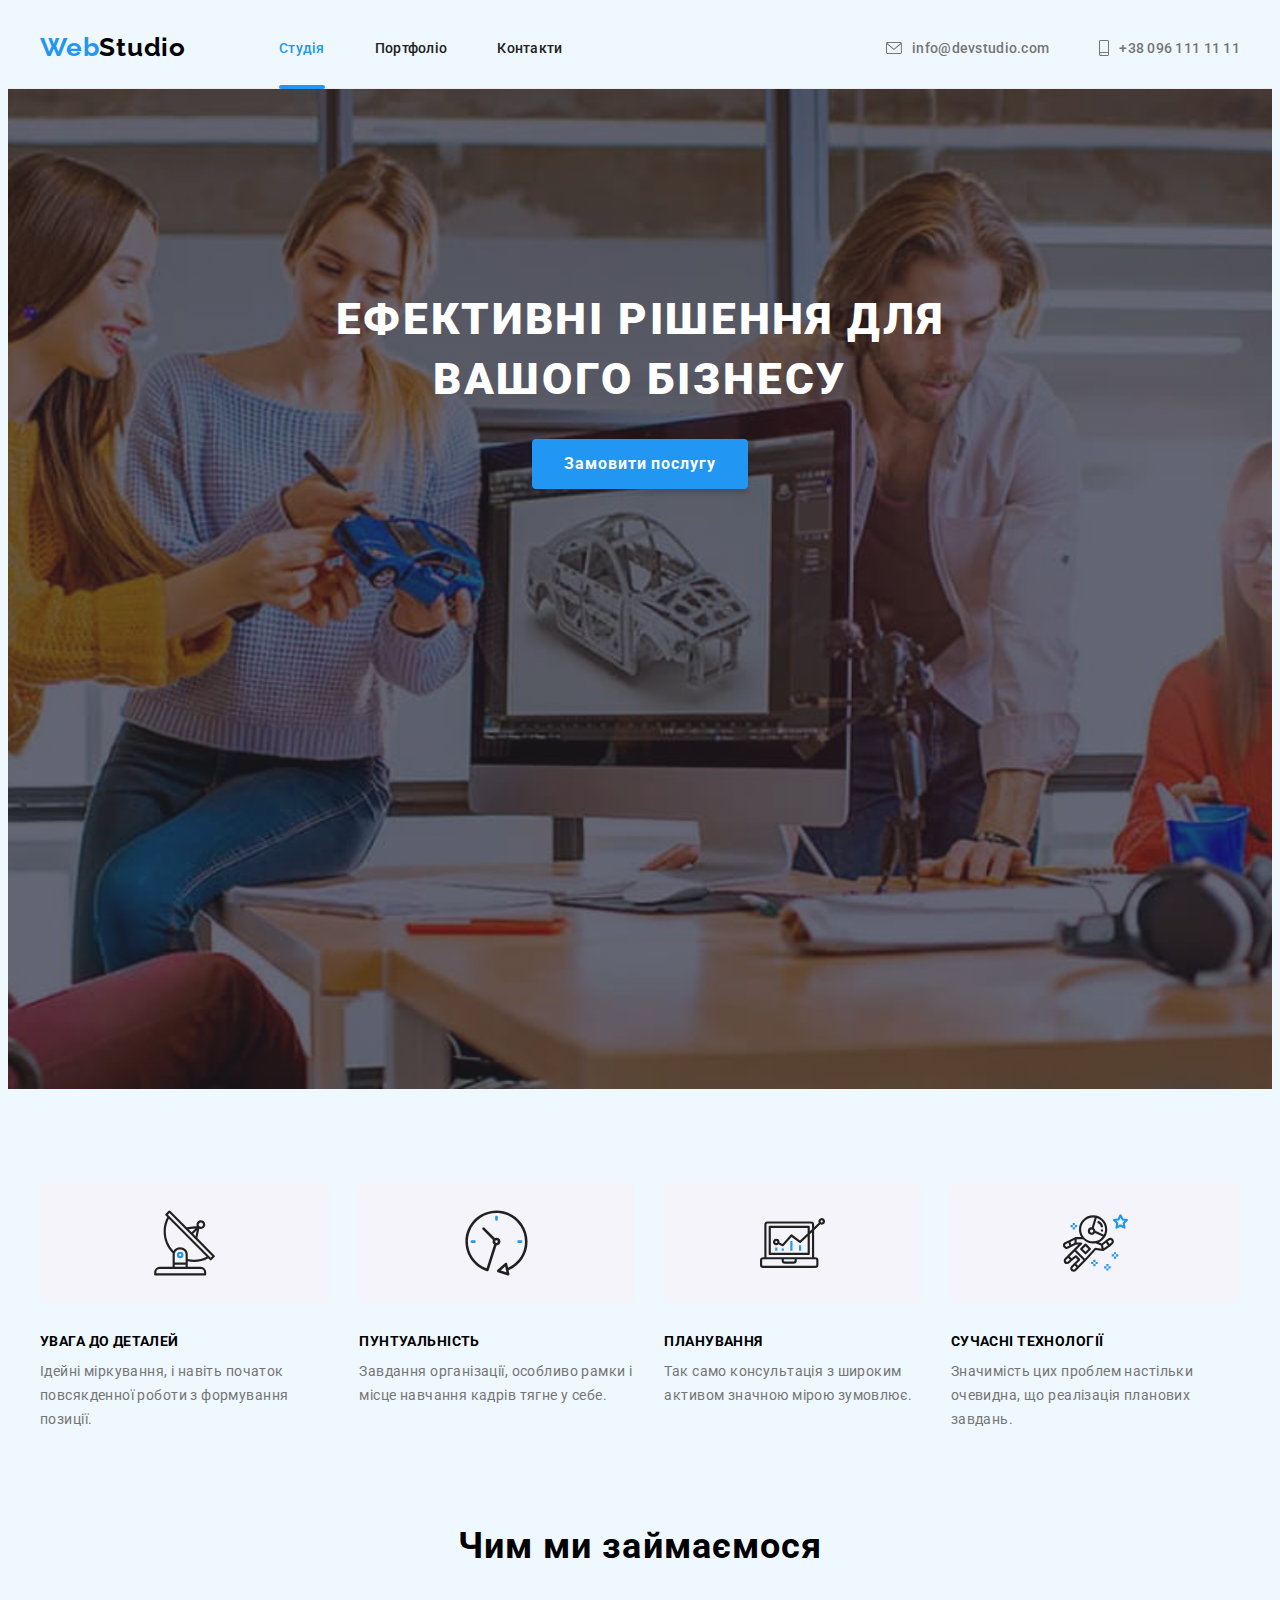
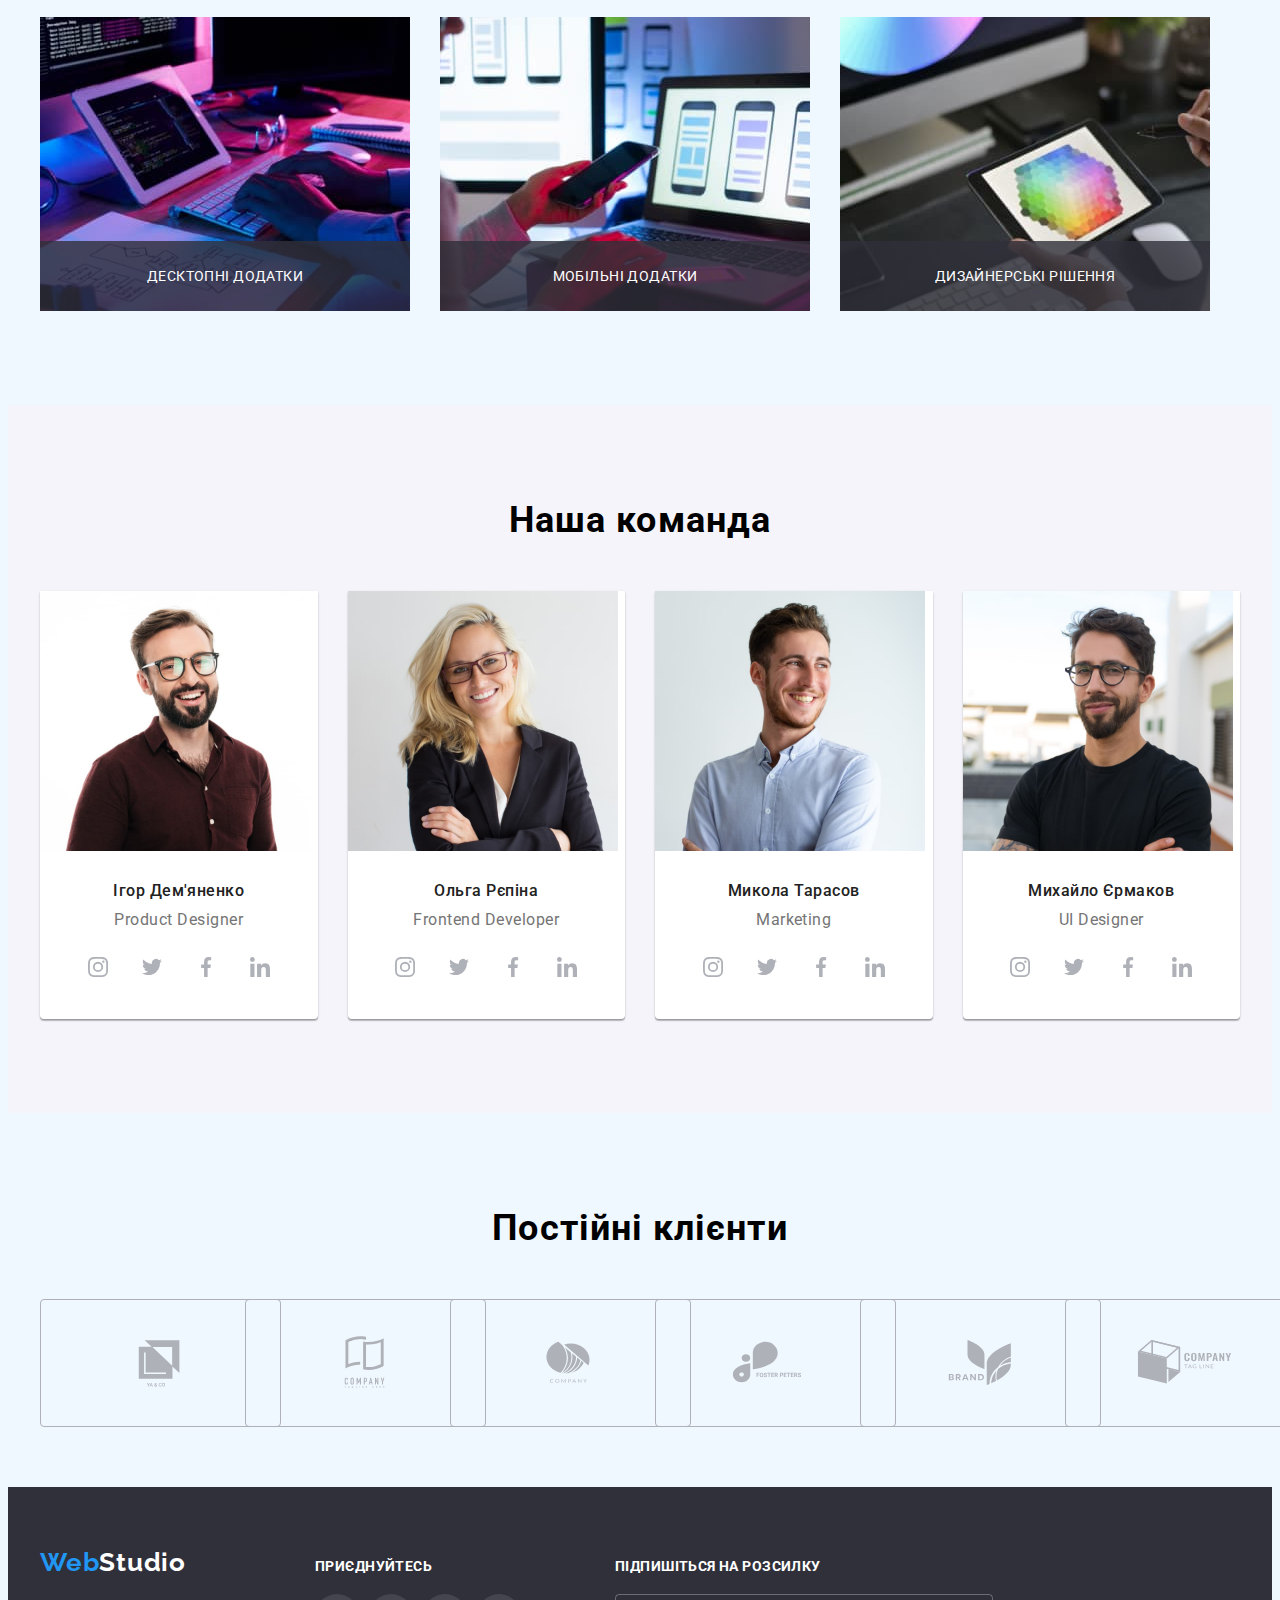
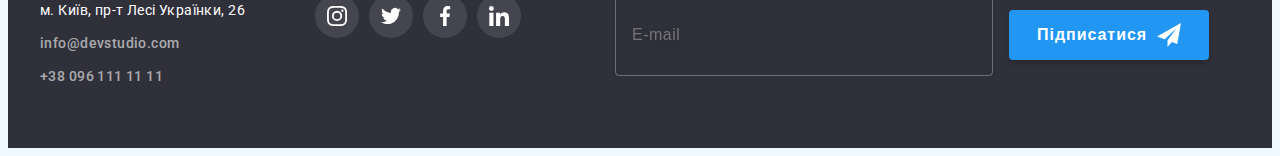
==== index.html @ 81280a26 "1" ====
<!DOCTYPE html>
<html lang="uk">
  <head>
    <meta charset="UTF-8" />
    <meta http-equiv="X-UA-Compatible" content="IE=edge" />
    <meta name="viewport" content="width=device-width, initial-scale=1.0" />
    <title>Web Studio</title>
    <link
      rel="stylesheet"
      href="https://cdnjs.cloudflare.com/ajax/libs/modern-normalize/1.1.0/modern-normalize.min.css"
      integrity="sha512-wpPYUAdjBVSE4KJnH1VR1HeZfpl1ub8YT/NKx4PuQ5NmX2tKuGu6U/JRp5y+Y8XG2tV+wKQpNHVUX03MfMFn9Q=="
      crossorigin="anonymous"
      referrerpolicy="no-referrer"
    />
    <link rel="preconnect" href="https://fonts.gstatic.com" crossorigin />
    <link
      href="https://fonts.googleapis.com/css2?family=Raleway:wght@700&family=Roboto:wght@400;500;700;900&display=swap"
      rel="stylesheet"
    />
    <link
      rel="stylesheet"
      href="https://cdnjs.cloudflare.com/ajax/libs/animate.css/4.1.1/animate.min.css"
    />
    <link rel="stylesheet" href="./styles/styles.css" />
    <link rel="stylesheet" href="./sass/main.css">
  </head>

  <body>
    <header class="header">
      <div class="container main-nav">
        <nav>
          <a href="./index.html" class="logo-web"
            >Web<span class="logo-studio">Studio</span></a
          >
          <ul class="site-nav list">
            <li class="nav-item">
              <a href="./index.html" class="link current">Студія</a>
            </li>
            <li class="nav-item">
              <a href="./portfolio.html" class="link">Портфоліо</a>
            </li>
            <li class="nav-item"><a href="#" class="link">Контакти</a></li>
          </ul>
        </nav>
        <ul class="contacts list">
          <li class="nav-item">
            <a href="mailto:info@devstudio.com" class="contact"
              ><svg width="16px" height="12px" class="contacts-icon">
                <use href="./images/icons.svg#icon-envelope"></use></svg
              >info@devstudio.com</a
            >
          </li>
          <li class="nav-item">
            <a href="tel:+380961111111" class="contact"
              ><svg width="10px" height="16px" class="contacts-icon">
                <use href="./images/icons.svg#icon-smartphone"></use></svg
              >+38 096 111 11 11</a
            >
          </li>
        </ul>
      </div>
    </header>

    <main>
      <section class="hero overlay">
        <div class="container">
          <h1 class="hero-tittle">Ефективні рішення для вашого бізнесу</h1>
          <button type="button" class="button" data-modal-open>
            Замовити послугу
          </button>
        </div>
      </section>

      <section class="features-head section">
        <div class="container">
          <h2 class="section-tittle invisible">Наш підхід</h2>
          <ul class="features">
            <li class="features-item">
              <div class="features-div">
                <svg width="65px" height="70px" class="features-icon">
                  <use href="./images/icons.svg#icon-antenna"></use>
                </svg>
              </div>
              <h3 class="features-tittle">Увага до деталей</h3>
              <p class="features-text">
                Ідейні міркування, і навіть початок повсякденної роботи з
                формування позиції.
              </p>
            </li>
            <li class="features-item">
              <div class="features-div">
                <svg width="65px" height="70px" class="features-icon">
                  <use href="./images/icons.svg#icon-clock"></use>
                </svg>
              </div>
              <h3 class="features-tittle">Пунтуальність</h3>
              <p class="features-text">
                Завдання організації, особливо рамки і місце навчання кадрів
                тягне у себе.
              </p>
            </li>
            <li class="features-item">
              <div class="features-div">
                <svg width="65px" height="70px" class="features-diagram">
                  <use href="./images/icons.svg#icon-diagram"></use>
                </svg>
              </div>
              <h3 class="features-tittle">Планування</h3>
              <p class="features-text">
                Так само консультація з широким активом значною мірою зумовлює.
              </p>
            </li>
            <li class="features-item">
              <div class="features-div">
                <svg width="65px" height="70px" class="features-icon">
                  <use href="./images/icons.svg#icon-astronaut"></use>
                </svg>
              </div>
              <h3 class="features-tittle">Сучасні технології</h3>
              <p class="features-text">
                Значимість цих проблем настільки очевидна, що реалізація
                планових завдань.
              </p>
            </li>
          </ul>
        </div>
      </section>
      <section class="our-work section">
        <div class="container">
          <h2 class="our-work-head section-tittle">Чим ми займаємося</h2>
          <ul class="our-work-list list">
            <li class="our-work-item">
              <p class="our-work-first">
                                <img
                  src="./images/img11.jpg"
                  alt="Комп’ютерні додатки"
                  width="370"
                  height="294"
                />
                <p class="our-work-second">Десктопні додатки</p>
              </p>
            </li>
            <li class="our-work-item">
              <p class="our-work-first">
                <img
                  src="./images/img12.jpg"
                  alt="Мобільні додатки"
                  width="370"
                  height="294"
                />
                <p class="our-work-second">Мобільні додатки</p>
              </p>
            </li>
            <li class="our-work-item">
              <p class="our-work-first">
                <img
                  src="./images/img13.jpg"
                  alt="Дизайнерські рішення"
                  width="370"
                  height="294"
                />
                <p class="our-work-second">Дизайнерські рішення</p>
              </p>
            </li>
          </ul>
        </div>
      </section>
      <section class="section team">
        <div class="container">
          <h2 class="our-team section-tittle">Наша команда</h2>
          <ul class="our-team-list list">
            <li class="our-team-item">
              <img
                src="./images/img21.jpg"
                alt="Фото Ігор Дем'яненко"
                width="270"
                height="260"
              />
                            <div class="our-team-personal">
                <h3>Ігор Дем'яненко</h3>
                <p lang="en">Product Designer</p>
                <ul class="team-soc-list list">
                  <li class="team-soc-item">
                    <a
                      href=""
                      class="team-soc-link link"
                      target="_blank"
                      rel="noopener noreferrer nofollow"
                    >
                      <svg class="team-soc-icon" width="20" height="20">
                        <use
                          href="./images/icons.svg#icon-instagram"
                        ></use></svg
                    ></a>
                  </li>
                  <li class="team-soc-item">
                    <a
                      href=""
                      class="team-soc-link link"
                      target="_blank"
                      rel="noopener noreferrer nofollow"
                      ><svg class="team-soc-icon" width="20" height="20">
                        <use href="./images/icons.svg#icon-twitter"></use></svg
                    ></a>
                  </li>
                  <li class="team-soc-item">
                    <a
                      href=""
                      class="team-soc-link link"
                      target="_blank"
                      rel="noopener noreferrer nofollow"
                      ><svg class="team-soc-icon" width="20" height="20">
                        <use href="./images/icons.svg#icon-facebook"></use></svg
                    ></a>
                  </li>
                  <li class="team-soc-item">
                    <a
                      href=""
                      class="team-soc-link link"
                      target="_blank"
                      rel="noopener noreferrer nofollow"
                      ><svg class="team-soc-icon" width="20" height="20">
                        <use href="./images/icons.svg#icon-linkedin"></use></svg
                    ></a>
                  </li>
                </ul>
              </div>
            </li>
            <li class="our-team-item">
              <img
                src="./images/img22.jpg"
                alt="Фото Ольга Рєпіна"
                width="270"
                height="260"
              />
              <div class="our-team-personal">
                <h3>Ольга Рєпіна</h3>
                <p lang="en">Frontend Developer</p>
                <ul class="team-soc-list list">
                  <li class="team-soc-item">
                    <a
                      href=""
                      class="team-soc-link link"
                      target="_blank"
                      rel="noopener noreferrer nofollow"
                    >
                      <svg class="team-soc-icon" width="20" height="20">
                        <use
                          href="./images/icons.svg#icon-instagram"
                        ></use></svg
                    ></a>
                  </li>
                  <li class="team-soc-item">
                    <a
                      href=""
                      class="team-soc-link link"
                      target="_blank"
                      rel="noopener noreferrer nofollow"
                      ><svg class="team-soc-icon" width="20" height="20">
                        <use href="./images/icons.svg#icon-twitter"></use></svg
                    ></a>
                  </li>
                  <li class="team-soc-item">
                    <a
                      href=""
                      class="team-soc-link link"
                      target="_blank"
                      rel="noopener noreferrer nofollow"
                      ><svg class="team-soc-icon" width="20" height="20">
                        <use href="./images/icons.svg#icon-facebook"></use></svg
                    ></a>
                  </li>
                  <li class="team-soc-item">
                    <a
                      href=""
                      class="team-soc-link link"
                      target="_blank"
                      rel="noopener noreferrer nofollow"
                      ><svg class="team-soc-icon" width="20" height="20">
                        <use href="./images/icons.svg#icon-linkedin"></use></svg
                    ></a>
                  </li>
                </ul>
              </div>
            </li>
            <li class="our-team-item">
              <img
                src="./images/img23.jpg"
                alt="Фото Микола Тарасов"
                width="270"
                height="260"
              />
              <div class="our-team-personal">
                <h3>Микола Тарасов</h3>
                <p lang="en">Marketing</p>
                <ul class="team-soc-list list">
                  <li class="team-soc-item">
                    <a
                      href=""
                      class="team-soc-link link"
                      target="_blank"
                      rel="noopener noreferrer nofollow"
                    >
                      <svg class="team-soc-icon" width="20" height="20">
                        <use
                          href="./images/icons.svg#icon-instagram"
                        ></use></svg
                    ></a>
                  </li>
                  <li class="team-soc-item">
                    <a
                      href=""
                      class="team-soc-link link"
                      target="_blank"
                      rel="noopener noreferrer nofollow"
                      ><svg class="team-soc-icon" width="20" height="20">
                        <use href="./images/icons.svg#icon-twitter"></use></svg
                    ></a>
                  </li>
                  <li class="team-soc-item">
                    <a
                      href=""
                      class="team-soc-link link"
                      target="_blank"
                      rel="noopener noreferrer nofollow"
                      ><svg class="team-soc-icon" width="20" height="20">
                        <use href="./images/icons.svg#icon-facebook"></use></svg
                    ></a>
                  </li>
                  <li class="team-soc-item">
                    <a
                      href=""
                      class="team-soc-link link"
                      target="_blank"
                      rel="noopener noreferrer nofollow"
                      ><svg class="team-soc-icon" width="20" height="20">
                        <use href="./images/icons.svg#icon-linkedin"></use></svg
                    ></a>
                  </li>
                </ul>
              </div>
            </li>
            <li class="our-team-item">
              <img
                src="./images/img24.jpg"
                alt="Фото Михайло Єрмаков"
                width="270"
                height="260"
              />
              <div class="our-team-personal">
                <h3>Михайло Єрмаков</h3>
                <p lang="en">UI Designer</p>
                <ul class="team-soc-list list">
                  <li class="team-soc-item">
                    <a
                      href=""
                      class="team-soc-link link"
                      target="_blank"
                      rel="noopener noreferrer nofollow"
                    >
                      <svg class="team-soc-icon" width="20" height="20">
                        <use
                          href="./images/icons.svg#icon-instagram"
                        ></use></svg
                    ></a>
                  </li>
                  <li class="team-soc-item">
                    <a
                      href=""
                      class="team-soc-link link"
                      target="_blank"
                      rel="noopener noreferrer nofollow"
                      ><svg class="team-soc-icon" width="20" height="20">
                        <use href="./images/icons.svg#icon-twitter"></use></svg
                    ></a>
                  </li>
                  <li class="team-soc-item">
                    <a
                      href=""
                      class="team-soc-link link"
                      target="_blank"
                      rel="noopener noreferrer nofollow"
                      ><svg class="team-soc-icon" width="20" height="20">
                        <use href="./images/icons.svg#icon-facebook"></use></svg
                    ></a>
                  </li>
                  <li class="team-soc-item">
                    <a
                      href=""
                      class="team-soc-link link"
                      target="_blank"
                      rel="noopener noreferrer nofollow"
                      ><svg class="team-soc-icon" width="20" height="20">
                        <use href="./images/icons.svg#icon-linkedin"></use></svg
                    ></a>
                  </li>
                </ul>
              </div>
            </li>
          </ul>
        </div>
      </section>

      <section class="section clients">
        <div class="container">
          <h2 class="our-clients section-tittle">Постійні клієнти</h2>
          <ul class="our-clients-list list">
            <li class="our-clients-link">
              <a class="our-clients-item" href="./index.html">
                <svg width="106px" height="60" class="clients-icon">
                  <use href="./images/icons.svg#icon-logo-one"></use>
                </svg>
              </a>
            </li>
            <li class="our-clients-link">
              <a class="our-clients-item" href="./index.html">
                <svg width="106px" height="60" class="clients-icon">
                  <use href="./images/icons.svg#icon-logo-two"></use>
                </svg>
              </a>
            </li>
            <li class="our-clients-link">
              <a class="our-clients-item" href="./index.html">
                <svg width="106px" height="60" class="clients-icon">
                  <use href="./images/icons.svg#icon-logo-three"></use>
                </svg>
              </a>
            </li>
            <li class="our-clients-link">
              <a class="our-clients-item" href="./index.html">
                <svg width="106px" height="60" class="clients-icon">
                  <use href="./images/icons.svg#icon-logo-four"></use>
                </svg>
              </a>
            </li>
            <li class="our-clients-link">
              <a class="our-clients-item" href="./index.html">
                <svg width="106px" height="60" class="clients-icon">
                  <use href="./images/icons.svg#icon-logo-five"></use>
                </svg>
              </a>
            </li>
            <li class="our-clients-link">
              <a class="our-clients-item" href="./index.html">
                <svg width="106px" height="60" class="clients-icon">
                  <use href="./images/icons.svg#icon-logo-six"></use>
                </svg>
              </a>
            </li>
          </ul>
        </div>
      </section>
    </main>
    <footer class="footer">
      <div class="footer-main container">
        <div class="footer-contacts">
          <a href="/index.html" class="logo-web"
            >Web<span class="logo-studio">Studio</span></a
          >
          <address class="footer-cont">
            <ul class="footer-list list">
              <li class="footer-item">
                <a
                  href="https://goo.gl/maps/CPtrU1FHBa2aNyZL9"
                  target="_blank"
                  rel="noopener noreferrer nofollow"
                  class="adress"
                  >м. Київ, пр-т Лесі Українки, 26</a
                >
              </li>
              <li class="footer-item">
                <a href="mailto:info@devstudio.com" class="adress contact"
                  >info@devstudio.com</a
                >
              </li>
              <li class="footer-item">
                <a href="tel:+380961111111" class="contact"
                  >+38 096 111 11 11</a
                >
              </li>
            </ul>
          </address>
        </div>
        <div class="footer-soc">
          <p class="footer-soc-title">Приєднуйтесь</p>
          <ul class="footer-soc-list list">
            <li class="footer-soc-item">
              <a
                href=""
                class="footer-soc-link link"
                target="_blank"
                rel="noopener noreferrer nofollow"
              >
                <svg class="footer-soc-icon" width="20" height="20">
                  <use href="./images/icons.svg#icon-instagram"></use></svg
              ></a>
            </li>
            <li class="footer-soc-item">
              <a
                href=""
                class="footer-soc-link link"
                target="_blank"
                rel="noopener noreferrer nofollow"
                ><svg class="footer-soc-icon" width="20" height="20">
                  <use href="./images/icons.svg#icon-twitter"></use></svg
              ></a>
            </li>
            <li class="footer-soc-item">
              <a
                href=""
                class="footer-soc-link link"
                target="_blank"
                rel="noopener noreferrer nofollow"
                ><svg class="footer-soc-icon" width="20" height="20">
                  <use href="./images/icons.svg#icon-facebook"></use></svg
              ></a>
            </li>
            <li class="footer-soc-item">
              <a
                href=""
                class="footer-soc-link link"
                target="_blank"
                rel="noopener noreferrer nofollow"
                ><svg class="footer-soc-icon" width="20" height="20">
                  <use href="./images/icons.svg#icon-linkedin"></use></svg
              ></a>
            </li>
          </ul>
        </div>
        <div class="footer-subs">
          <p class="footer-soc-title">Підпишіться на розсилку</p>
          <form name="subscribe">
            <label for="subscribe-email"></label>
            <input type="email" name="user-subs" class="modal-subs" placeholder="E-mail"
          required
          id="subscribe-email">
          <button type="submit" class="footer-button">Підписатися<svg class="footer-telegram" width="24" height="24">
                  <use href="./images/icons.svg#icon-send"></use></svg
              >            </button>
          </form>
          
        </div>
      </div>
    </footer>
    <div class="backdrop is-hidden" data-modal>
      <div class="modal">
        <button type="button" class="modal-close" data-modal-close>
          <svg class="modal-close-icon" width="18" height="18">
            <use href="./images/icons.svg#icon-close"></use>
          </svg>
        </button>
        <p class="modal-tittle">Залиште свої дані, ми вам передзвонимо</p>
      <form class="modal-form">
          <div class="modal-field">
          <label for="user-name" class="input-label">Ім’я</label>
        <div class="input-wrap">
          <input type="text" name="user-name" class="modal-input" placeholder=" "
          required
          id="user-name"
          >
          <svg class="modal-input-icon" width="18" height="18">
            <use href="./images/icons.svg#icon-person-black"></use>
          </svg>
        </div>
        </div>
        <div class="modal-field">
          <label for="user-phone" class="input-label">Телефон</label>
          <div class="input-wrap">
          <input type="tel" name="user-tel" class="modal-input" placeholder=" "
          required
          id="user-phone">
          <svg class="modal-input-icon" width="18" height="18">
            <use href="./images/icons.svg#icon-phone-black"></use>
          </svg>
          </div>
          </div>
          <div class="modal-field">
          <label for="user-email" class="input-label">Пошта</label>
          <div class="input-wrap">
          <input type="email" name="user-email" class="modal-input" placeholder=" "
          required
          id="user-email">
          <svg class="modal-input-icon" width="18" height="18">
            <use href="./images/icons.svg#icon-email-black"></use>
          </svg>
          </div>
          </div>
          <div class="modal-comment">
            <label for="user-comment" class="input-label">Коментар</label>
            <textarea
              name="user-comment"
              id="user-comment"
              class="modal-text"
              placeholder="Введіть текст"
            ></textarea>
          </div>
  <div class="checkbox-field">
    <label class="checkbox-label">
      <input type="checkbox"
      class="checkbox-input" name="agree-user" value="css">
      <svg class="checkbox-icon" width="16" height="15">
        <use href="./images/icons.svg#icon-check"></use></svg>
      <span class="checkbox-text">Погоджуюся з розсилкою та приймаю </span><a href="" class="checkbox-ok">Умови договору</a>
    </label>
  </div>
          <button type="submit" class="modal-button">Відправити</button>
        </form>
      </div>
    </div>
    <script src="./js/modal.js"></script>
  </body>
</html>
---- styles/styles.css ----
:root {
  --primary-text-color: #757575;
  --secondary-text-color: #212121;
  --white-color: #ffffff;
  --black-color: #000000;
  --background-our-team: #f5f4fa;
  --background-hero-footer: #2f303a;
  --accent-color: #2196f3;
  --footer-contacts: rgba(255, 255, 255, 0.6);
  --icon-color: #afb1b8;
  --portfolio-works: #eeeeee;
  --us-distance: 94px;
  --transition-root-duration: 250ms;
  --transition-root-timing: cubic-bezier(0.4, 0, 0.2, 1);
}

p,
h1,
h2,
h3,
h4,
h5,
h6 {
  margin: 0;
}

ul,
ol {
  margin: 0;
  padding-left: 0;
}

button {
  cursor: pointer;
}

address {
  font-style: normal;
}

img {
  display: block;
  max-width: 100%;
  height: auto;
}

body {
  background-color: var(--white-color);
  color: var(--primary-text-color);
  font-family: "Roboto", sans-serif;
}

.list {
  list-style: none;
}

.link,
.contact {
  text-decoration: none;
  font-weight: 500;
  font-size: 14px;
  line-height: calc(16 / 14);
  letter-spacing: 0.02em;
}

.link {
  color: var(--secondary-text-color);
}

.container {
  width: 1200px;
  padding-left: 15px;
  padding-right: 15px;
  margin: 0 auto;
}

/* NAV */
.header {
  border-bottom: 1px solid rgba(236, 236, 236, 1);
}

.main-nav {
  display: flex;
  align-items: center;
  justify-content: space-between;
}

nav {
  display: flex;
  align-items: center;
}

.site-nav {
  display: flex;
  margin-left: 93px;
}

.contacts {
  display: flex;
  margin-left: auto;
}

.contacts .nav-item:not(:last-child),
.site-nav .nav-item:not(:last-child) {
  margin-right: 50px;
}

.logo-web,
.logo-studio {
  text-decoration: none;
  font-family: "Raleway";
  font-style: normal;
  font-weight: 700;
  font-size: 26px;
  line-height: calc(31 / 26);
  letter-spacing: 0.03em;
}

.logo-web {
  color: var(--accent-color);
  padding-top: 24px;
  padding-bottom: 25px;
}

.logo-studio {
  color: var(--black-color);
}

.site-nav .link {
  padding-top: 32px;
  padding-bottom: 32px;
}

.site-nav .link {
  display: block;
  transition-property: color;
  transition-duration: var(--transition-root-duration);
  transition-timing-function: var(--transition-root-timing);
}

.site-nav .link:hover,
.site-nav .link:focus {
  color: var(--accent-color);
}
.nav-item {
  position: relative;
}
.site-nav .link.current {
  color: var(--accent-color);
}
.link.current::after {
  content: "";
  position: absolute;
  width: 100%;
  height: 4px;
  left: 0;
  bottom: -1px;
  background: var(--accent-color);
  border-radius: 2px;
}

.contact {
  color: var(--primary-text-color);
  display: flex;
  align-items: center;
}

.contacts a {
  padding: 32px 0px;
}
.contacts .contact {
  transition-property: color;
  transition-duration: var(--transition-root-duration);
  transition-timing-function: var(--transition-root-timing);
}
.contacts .contact:hover,
.contacts .contact:focus {
  color: var(--accent-color);
}

.contacts-icon {
  fill: currentColor;
  margin-right: 10px;
}

/* HERO */
.hero {
  background-color: var(--background-hero-footer);
  padding-top: 200px;
  padding-bottom: 200px;
}

.hero-tittle {
  max-width: 696px;
  margin-left: auto;
  margin-right: auto;
  margin-bottom: 30px;
  font-weight: 900;
  font-size: 44px;
  line-height: calc(60 / 44);
  text-align: center;
  letter-spacing: 0.06em;
  text-transform: uppercase;
  color: var(--white-color);
}

.button {
  font-family: inherit;
  font-weight: 700;
  font-size: 16px;
  line-height: calc(30 / 16);
  display: flex;
  display: block;
  align-items: center;
  text-align: center;
  letter-spacing: 0.06em;
  color: var(--white-color);
  background: var(--accent-color);
  box-shadow: 0px 4px 4px rgba(0, 0, 0, 0.15);
  border: none;
  border-radius: 4px;
  cursor: pointer;
  min-width: 216px;
  padding: 10px 32px;
  margin: 0 auto;
  transition-property: background-color;
  transition-duration: var(--transition-root-duration);
  transition-timing-function: var(--transition-root-timing);
}

.button:hover,
.button:focus {
  background-color: #188ce8;
}

.hero {
  height: 600px;
  max-width: 1600px;
  margin-left: auto;
  margin-right: auto;

  background-image: linear-gradient(
      rgba(47, 48, 58, 0.4),
      rgba(47, 48, 58, 0.4)
    ),
    url(../images/hero.jpg);

  background-repeat: no-repeat;
  background-position: center;
  background-size: cover;
}

/* Features */
.invisible {
  position: absolute;
  white-space: nowrap;
  width: 1px;
  height: 1px;
  overflow: hidden;
  border: 0;
  padding: 0;
  clip: rect(0 0 0 0);
  clip-path: inset(50%);
  margin: -1px;
}

.section-tittle {
  font-weight: 700;
  font-size: 36px;
  line-height: calc(42 / 36);
  text-align: center;
  letter-spacing: 0.03em;
  color: var(--black-color);
}

.features {
  list-style: none;
  display: flex;
  gap: 30px;
}

.features-tittle {
  font-weight: 700;
  font-size: 14px;
  line-height: calc(16 / 14);
  letter-spacing: 0.03em;
  text-transform: uppercase;
  color: var(--black-color);
  margin-bottom: 10px;
}

.features-div {
  display: flex;
  background-color: var(--background-our-team);
  height: 120px;
  justify-content: center;
  align-items: center;
  border-radius: 4px;
  margin-bottom: 30px;
}
.features-text {
  font-size: 14px;
  line-height: calc(24 / 14);
  letter-spacing: 0.03em;
  color: var(--primary-text-color);
}

.features-head {
  padding: var(--us-distance) 0;
}

/* OUR WORK */
.our-work {
  padding-bottom: var(--us-distance);
}

.our-work-head {
  margin-bottom: 50px;
}

.our-work-item {
  width: calc((100%-60px) / 3);
  position: relative;
}

.our-work-list {
  display: flex;
  gap: 30px;
}

.our-work-second {
  position: absolute;
  bottom: 0;
  left: 0;
  width: 370px;
  height: 70px;
  font-size: 14px;
  line-height: calc(16 / 14);
  text-align: center;
  letter-spacing: 0.03em;
  text-transform: uppercase;
  display: flex;
  align-items: center;
  justify-content: center;

  color: var(--white-color);
  background-color: rgba(47, 48, 58, 0.8);
}
/* OUR TEAM */
.team {
  padding: var(--us-distance) 0;
}

.our-team-list {
  display: flex;
  gap: 30px;
}

.section.team {
  background-color: var(--background-our-team);
}

.our-team {
  margin-bottom: 50px;
}

.our-team-item {
  flex-basis: calc((100% - 90px) / 4);
  box-shadow: 0px 1px 3px rgba(0, 0, 0, 0.12), 0px 1px 1px rgba(0, 0, 0, 0.14),
    0px 2px 1px rgba(0, 0, 0, 0.2);
  border-radius: 0px 0px 4px 4px;
}

.section.team p,
.section.team h3 {
  font-size: 16px;
  line-height: calc(19 / 16);
  text-align: center;
  letter-spacing: 0.03em;
}

.section.team h3 {
  font-weight: 500;
  color: var(--secondary-text-color);
  margin-bottom: 10px;
}

.section.team p {
  color: var(--primary-text-color);
  margin-bottom: 16px;
}

.section.team li {
  background-color: var(--white-color);
}

.our-team-personal {
  padding: 30px;
}

/* SOC-LIST */
.team-soc-list {
  display: flex;
  justify-content: center;
  gap: 10px;
}

.team-soc-item {
  width: 44px;
  height: 44px;
}

.team-soc-link {
  width: 100%;
  height: 100%;
  border-radius: 50%;
  display: flex;
  align-items: center;
  justify-content: center;
  fill: #afb1b8;
  transition-property: background-color, fill;
  transition-duration: var(--transition-root-duration);
  transition-timing-function: var(--transition-root-timing);
}

.team-soc-link:hover,
.team-soc-link:focus {
  background-color: #2196f3;
  fill: var(--white-color);
}

/* OUR CLIENTS */
.clients {
  padding: var(--us-distance) 0;
}

.our-clients {
  margin-bottom: 50px;
}

.our-clients-list {
  display: flex;
  gap: 30px;
}

.our-clients-link {
  flex-basis: calc((100% - 150px) / 6);
}

.our-clients-item {
  padding: 16px 32px;
  width: 100%;
  height: 100%;
  border: 1px solid var(--icon-color);
  border-radius: 4px;
  display: flex;
  align-items: center;
  justify-content: center;

  transition-property: border-color;
  transition-duration: var(--transition-root-duration);
  transition-timing-function: var(--transition-root-timing);
}

.our-clients-item:hover,
.our-clients-item:focus {
  border-color: var(--accent-color);
}
.our-clients-item .clients-icon {
  transition-property: fill;
  transition-duration: var(--transition-root-duration);
  transition-timing-function: var(--transition-root-timing);
}
.our-clients-item:hover .clients-icon,
.our-clients-item:focus .clients-icon {
  fill: var(--accent-color);
}

.clients-icon {
  fill: var(--icon-color);
}

/*Footer section*/
.footer {
  background-color: var(--background-hero-footer);
  padding: 60px 0;
}

.footer-main {
  display: flex;
}

.footer-contacts {
  margin-right: 70px;
}

.footer .logo-studio {
  color: var(--white-color);
}

.footer .logo-web {
  display: flex;
  padding: 0;
  margin-bottom: 20px;
}

.footer .adress,
.footer .contact {
  text-decoration: none;
  font-size: 14px;
  line-height: calc(24 / 14);
  letter-spacing: 0.03em;
  font-style: normal;
}

.footer .adress {
  color: var(--white-color);
}

.footer .contact {
  color: var(--footer-contacts);
}

.footer-item:not(:last-child) {
  margin-bottom: 9px;
}

/* FOOTER SOC LIST */
.footer-main {
  align-items: baseline;
}

.footer-soc {
  align-items: center;
}

.footer-soc-title {
  margin-bottom: 20px;
  font-weight: 700;
  font-size: 14px;
  line-height: calc(16 / 14);
  letter-spacing: 0.03em;
  text-transform: uppercase;
  color: var(--white-color);
}

.footer-soc-list {
  display: flex;
  justify-content: center;
  gap: 10px;
}

.footer-soc-item {
  width: 44px;
  height: 44px;
}

.footer-soc-link {
  width: 100%;
  height: 100%;
  border-radius: 50%;
  display: flex;
  align-items: center;
  justify-content: center;
  fill: rgba(255, 255, 255, 1);
  background-color: rgba(255, 255, 255, 0.1);
  transition-property: background, fill;
  transition-duration: var(--transition-root-duration);
  transition-timing-function: var(--transition-root-timing);
}

.footer-soc-link:hover,
.footer-soc-link:focus {
  background-color: #2196f3;
  fill: var(--white-color);
}

.footer-subs {
  margin-left: var(--us-distance);
}

.modal-subs {
  min-width: 358px;
  height: 50px;
  padding-top: 15px;
  padding-bottom: 15px;
  padding-left: 16px;
  margin-right: 12px;
  font-size: 16px;
  line-height: 1.25px;
  letter-spacing: 0.03em;
  color: rgba(255, 255, 255, 0.6);
  background-color: transparent;
  border: 1px solid rgba(255, 255, 255, 0.3);
  filter: drop-shadow(0px 4px 4px rgba(0, 0, 0, 0.15));
  border-radius: 4px;
}

.footer-button {
  position: relative;
  align-items: center;
  text-align: left;
  width: 200px;
  height: 50px;
  font-weight: 700;
  font-size: 16px;
  line-height: 1.88px;
  letter-spacing: 0.06em;

  color: var(--white-color);
  padding: 10px 28px;
  background: var(--accent-color);
  box-shadow: 0px 4px 4px rgba(0, 0, 0, 0.15);
  border: none;
  border-radius: 4px;
}
.footer-telegram {
  position: absolute;
  transform: translateY(-50%);
  top: 50%;
  right: 28px;
  margin-left: 10px;
  fill: var(--white-color);
}

/*Porrtfolio*/
.our-works-section {
  padding: var(--us-distance) 0px;
}

.our-works-button {
  font-family: inherit;
  font-weight: 500;
  font-size: 16px;
  line-height: calc(26 / 16);
  text-align: center;
  letter-spacing: 0.03em;
  color: var(--secondary-text-color);
  border: none;
  height: 38px;
  left: 593px;
  top: 174px;
  background: var(--background-our-team);
  border-radius: 4px;
  cursor: pointer;
  padding: 6px 22px;
  transition-property: background, fill;
  transition-duration: var(--transition-root-duration);
  transition-timing-function: var(--transition-root-timing);
}

.our-works {
  display: flex;
  flex-wrap: wrap;
  gap: 8px;
  max-width: 575px;
  margin-left: auto;
  margin-right: auto;
  margin-left: auto;
  margin-right: auto;
  margin-bottom: 50px;
}

.our-works-button:hover,
.our-works-button:focus {
  height: 38px;
  left: 593px;
  top: 174px;
  color: var(--portfolio-works);
  background: var(--accent-color);
  box-shadow: 0px 3px 1px rgba(0, 0, 0, 0.1);
  border-radius: 4px;
}
/* EXAMPLES */
.example-name {
  margin-bottom: 4px;
  font-weight: 700;
  font-size: 18px;
  line-height: 2;
  letter-spacing: 0.06em;
  color: var(--black-color);
}
.example-descr {
  font-size: 16px;
  line-height: calc(30 / 16);
  letter-spacing: 0.03em;
  color: var(--primary-text-color);
}
.examle-item {
  background-color: #eeeeee;
}
.example {
  display: flex;
  flex-wrap: wrap;
  gap: 30px;
}

.example-item {
  width: calc((100% - 60px) / 3);
}

.example-link {
  display: block;
  align-items: center;
  justify-content: center;
  transition-property: box-shadow;
  transition-duration: var(--transition-root-duration);
  transition-timing-function: var(--transition-root-timing);
}

.example-link:hover,
.example-link:focus {
  box-shadow: 0px 1px 1px rgba(0, 0, 0, 0.12), 0px 4px 4px rgba(0, 0, 0, 0.06),
    1px 4px 6px rgba(0, 0, 0, 0.16);
}
.example-top-wrap {
  position: relative;
  overflow: hidden;
}
.example-top-text {
  position: absolute;
  top: 0;
  padding: 63px 24px;
  font-weight: 400;
  font-size: 18px;
  line-height: 1.56;
  letter-spacing: 0.03em;
  color: var(--white-color);
  background-color: rgba(33, 150, 243, 0.9);
  transform: translateY(100%);
  transition-property: transform;
  transition-duration: var(--transition-root-duration);
  transition-timing-function: var(--transition-root-timing);
  overflow: auto;
}
.example-item:hover .example-top-text {
  transform: translateY(0);
}
.example-text {
  padding: 20px 24px;
  border: 1px solid rgba(238, 238, 238, 1);
  border-top: none;
}

/* MODAL */
.backdrop {
  width: 100%;
  height: 100%;
  background: rgba(0, 0, 0, 0.2);
  position: fixed;
  top: 0;
  transition-property: opacity, visibility;
  transition-duration: var(--transition-root-duration);
  transition-timing-function: var(--transition-root-timing);
}

.modal {
  width: 528px;
  min-height: 581px;
  background-color: var(--white-color);
  border-radius: 4px;
  position: absolute;
  top: 50%;
  left: 50%;
  padding: 40px;
  transform: translate(-50%, -50%) rotate(0);
  transition-property: transform, border-radius;
  transition-duration: var(--transition-root-duration);
  transition-timing-function: var(--transition-root-timing);
}

.backdrop.is-hidden .modal {
  transform: translate(-50%, -50%) scale(2.5);
  border-radius: 50%;
}

.modal-close {
  width: 30px;
  height: 30px;
  background-color: transparent;
  border: 1px solid rgba(0, 0, 0, 0.1);
  border-radius: 50%;
  position: absolute;
  right: 8px;
  top: 8px;
  display: flex;
  align-items: center;
  justify-content: center;
  cursor: pointer;
}

.modal-close-icon:hover,
.modal-close-icon:focus {
  fill: var(--accent-color);
}

.backdrop.is-hidden {
  opacity: 0;
  visibility: hidden;
  pointer-events: none;
}
.modal-tittle {
  font-weight: 700;
  font-size: 20px;
  line-height: calc(23 / 20);
  text-align: center;
  letter-spacing: 0.03em;
  color: var(--secondary-text-color);
  margin-bottom: 12px;
}
.modal-field {
  margin-bottom: 10px;
}
.input-wrap {
  position: relative;
}
.modal-input {
  width: 100%;
  height: 40px;
  border: 1px solid rgba(33, 33, 33, 0.2);
  border-radius: 4px;
  padding-left: 30px;
  outline: transparent;
}

.modal-text {
  width: 100%;
  height: 120px;
  border: 1px solid rgba(33, 33, 33, 0.2);
  border-radius: 5px;
  padding: 16px 12px;
  resize: none;
}

.modal-text:focus {
  outline-color: var(--accent-color);
  fill: var(--accent-color);
}

.modal-input:focus {
  border-color: var(--accent-color);
}
.modal-input:hover {
  cursor: pointer;
}

.input-label {
  font-size: 12px;
  line-height: calc(14 / 12);
  color: var(--primary-text-color);
  margin-bottom: 4px;
}

.modal-input:focus + .modal-input-icon {
  fill: var(--accent-color);
}

.modal-input::placeholder {
  color: var(--accent-color);
  font-size: 12px;
  line-height: calc(14 / 12);
  letter-spacing: 0.01em;
  color: rgba(117, 117, 117, 0.5);
}

.modal-input-icon {
  position: absolute;
  left: 8px;
  top: 50%;
  transform: translateY(-50%);
}
.modal-input:not(:focus):not(:placeholder-shown):valid {
  background-color: rgba(0, 128, 0, 0.373);
}

.modal-input:not(:focus):not(:placeholder-shown):invalid {
  background-color: rgba(128, 32, 0, 0.373);
}
.modal-text {
  border: 1px solid rgba(33, 33, 33, 0.2);
  border-radius: 4px;
}

.modal-text:focus {
  outline: var(--accent-color);
}

.modal-text:hover {
  cursor: pointer;
}

.modal-comment {
  margin-bottom: 20px;
  font-size: 12px;
  line-height: calc(14 / 12);
  letter-spacing: 0.01em;
}

.modal-text::placeholder {
  font-size: 12px;
  line-height: calc(14 / 12);
  letter-spacing: 0.01em;
  color: rgba(117, 117, 117, 0.5);
}

.modal-button {
  font-family: inherit;
  font-weight: 700;
  font-size: 16px;
  line-height: calc(30 / 16);
  display: flex;
  display: block;
  align-items: center;
  text-align: center;
  letter-spacing: 0.06em;
  color: var(--white-color);
  background: var(--accent-color);
  box-shadow: 0px 4px 4px rgba(0, 0, 0, 0.15);
  border: none;
  border-radius: 4px;
  cursor: pointer;
  min-width: 200px;
  padding: 10px 52px;
  margin: 0 auto;
  transition-property: background-color;
  transition-duration: var(--transition-root-duration);
  transition-timing-function: var(--transition-root-timing);
}

.modal-button:hover,
.modal-button:focus {
  background-color: #188ce8;
}

.checkbox-input {
  position: absolute;
  white-space: nowrap;
  width: 1px;
  height: 1px;
  overflow: hidden;
  border: 0;
  padding: 0;
  clip: rect(0 0 0 0);
  clip-path: inset(50%);
  margin: -1px;
}
.checkbox-label {
  display: flex;
  align-items: center;
  justify-content: center;
  margin-bottom: 30px;
  cursor: pointer;
}
.checkbox-icon {
  display: inline-block;
  width: 16px;
  height: 15px;
  border: 2px solid var(--secondary-text-color);
  border-radius: 2px;
  fill: transparent;
}
.checkbox-input:checked + .checkbox-icon {
  background-color: var(--accent-color);
  border-color: var(--accent-color);
  background-origin: border-box;
  fill: var(--white-color);
  background-size: cover;
  border: 0px;

  transition-property: background-color;
  transition-duration: var(--transition-root-duration);
  transition-timing-function: var(--transition-root-timing);
}
.checkbox-text {
  margin-left: 9px;
  font-size: 14px;
  line-height: 1.71;
  letter-spacing: 0.03em;
  color: var(--primary-text-color);
}
.checkbox-ok {
  font-size: 14px;
  line-height: 1.71;
  letter-spacing: 0.03em;
  text-decoration-line: underline;
  color: var(--accent-color);
}
---- sass/main.css ----
body {
  background-color: aliceblue;
}/*# sourceMappingURL=main.css.map */
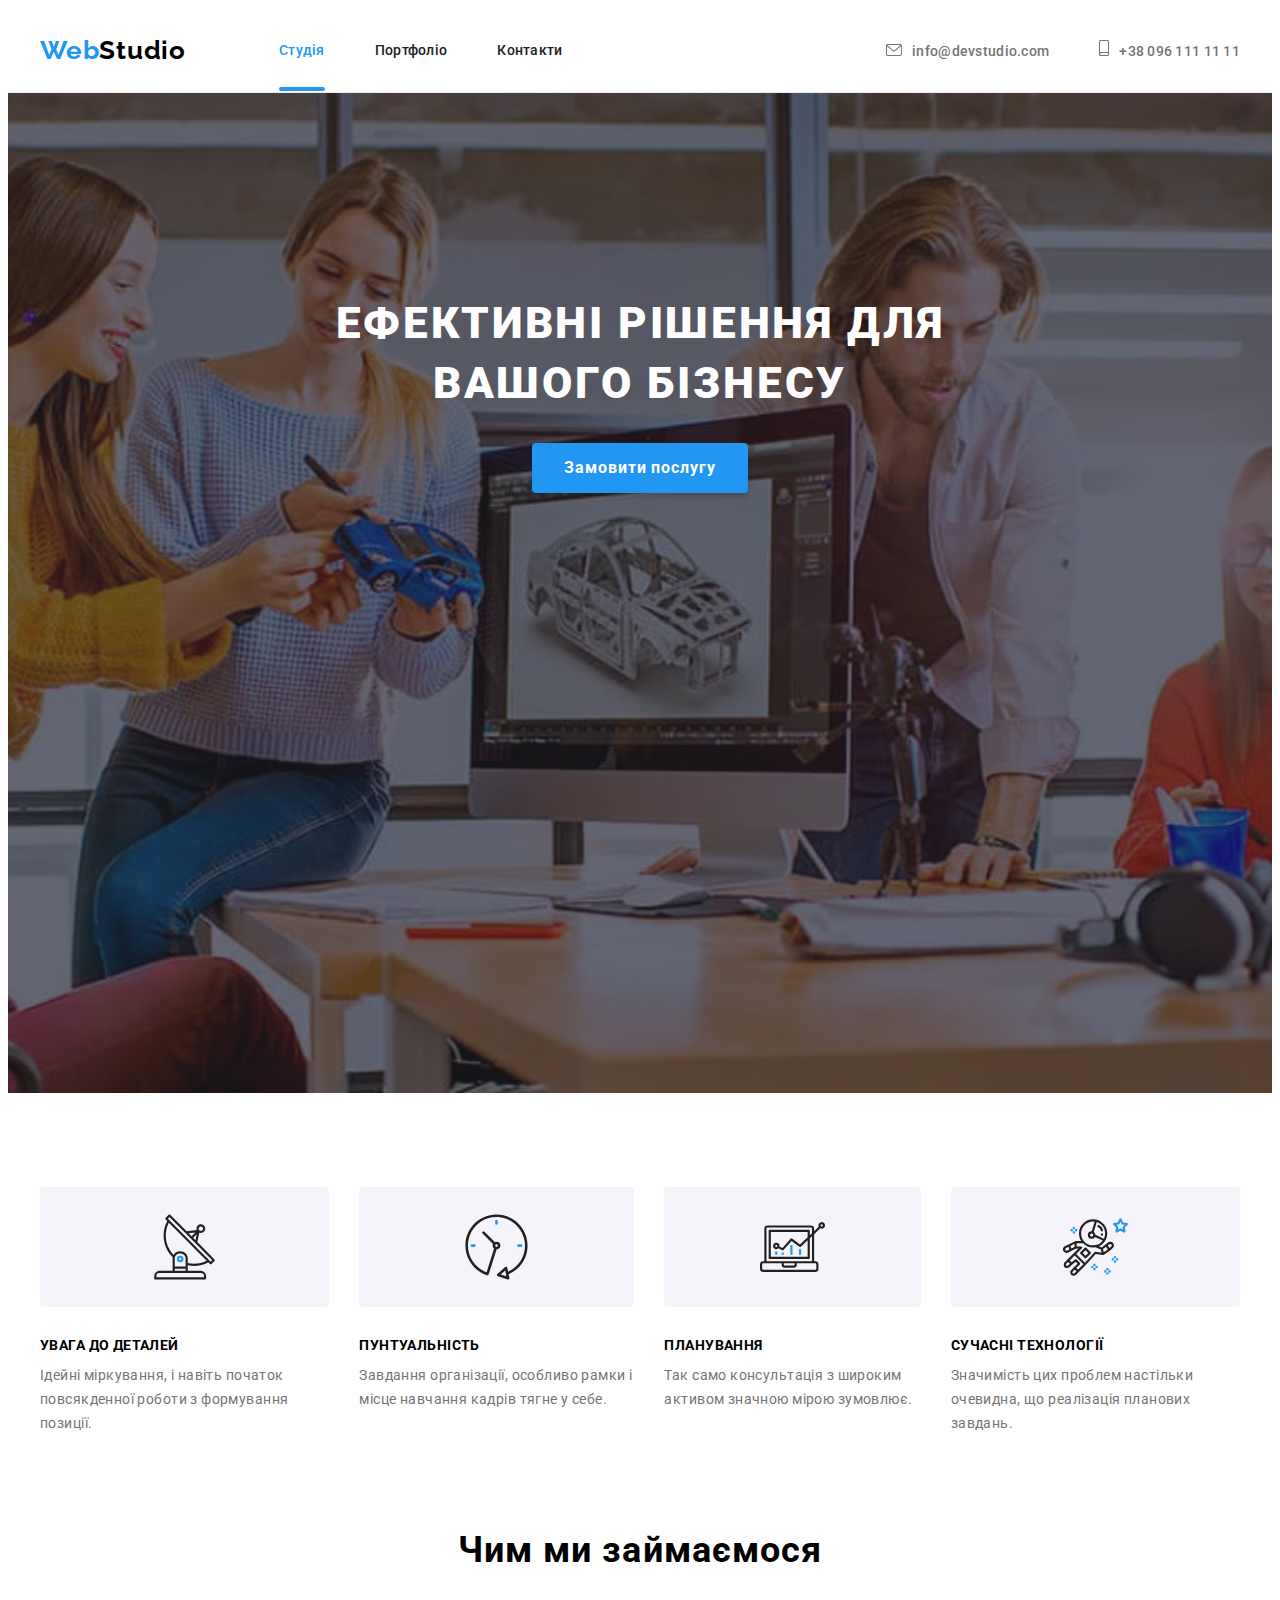
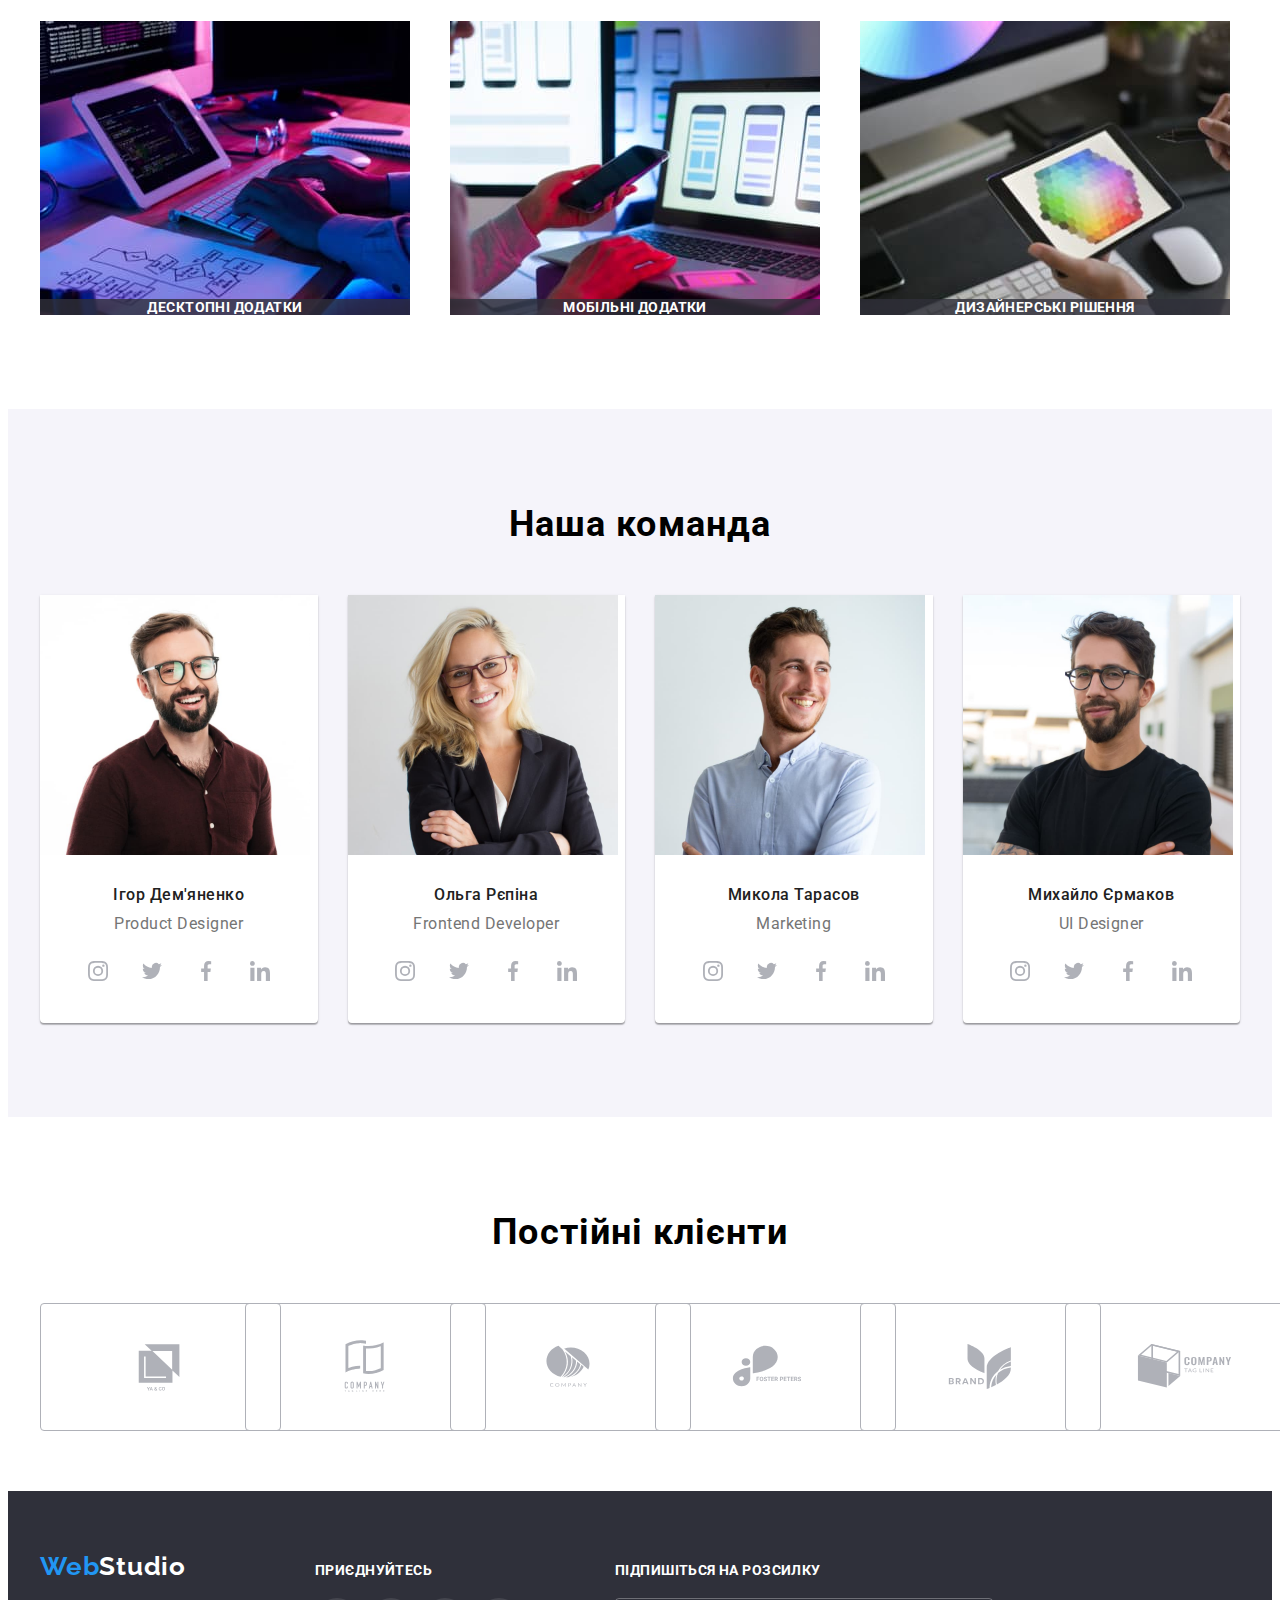
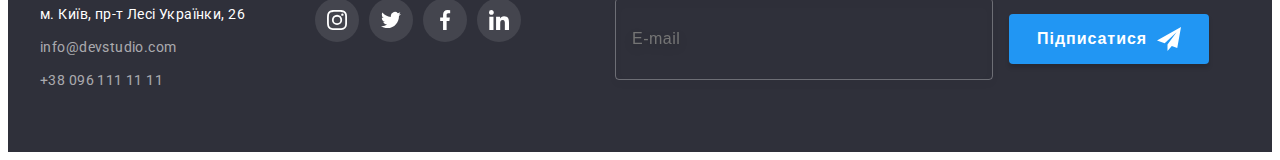
==== commit 30cd9ab4: "12.11 BEM SCSS" ====
--- a/index.html
+++ b/index.html
@@ -21,38 +21,39 @@
       rel="stylesheet"
       href="https://cdnjs.cloudflare.com/ajax/libs/animate.css/4.1.1/animate.min.css"
     />
-    <link rel="stylesheet" href="./styles/styles.css" />
-    <link rel="stylesheet" href="./sass/main.css">
+    <link rel="stylesheet" href="./css/main.min.css" />
   </head>
 
   <body>
     <header class="header">
-      <div class="container main-nav">
-        <nav>
-          <a href="./index.html" class="logo-web"
-            >Web<span class="logo-studio">Studio</span></a
-          >
-          <ul class="site-nav list">
-            <li class="nav-item">
-              <a href="./index.html" class="link current">Студія</a>
-            </li>
-            <li class="nav-item">
-              <a href="./portfolio.html" class="link">Портфоліо</a>
-            </li>
-            <li class="nav-item"><a href="#" class="link">Контакти</a></li>
+      <div class="container header__container">
+        <nav class="navigation">
+          <div class="logo">
+            <a href="./index.html" class="logo__web navigation__logo"
+              >Web<span class="logo__studio">Studio</span></a
+            >
+          </div>
+          <ul class="list site-nav navigation__site-nav">
+            <li class="site-nav__item">
+              <a href="./index.html" class="link navigation__site-nav-link site-nav__link site-nav__link--active ">Студія</a>
+            </li>
+            <li class="site-nav__item">
+              <a href="./portfolio.html" class="link navigation__site-nav-link site-nav__link ">Портфоліо</a>
+            </li>
+            <li class="site-nav__item"><a href="#" class="link navigation__site-nav-link site-nav__link ">Контакти</a></li>
           </ul>
         </nav>
-        <ul class="contacts list">
-          <li class="nav-item">
-            <a href="mailto:info@devstudio.com" class="contact"
-              ><svg width="16px" height="12px" class="contacts-icon">
+        <ul class="list contacts header__contacts">
+          <li class="header__contacts-item contacts__item">
+            <a href="mailto:info@devstudio.com" class="link contacts__contact"
+              ><svg width="16px" height="12px" class="contacts__icon">
                 <use href="./images/icons.svg#icon-envelope"></use></svg
               >info@devstudio.com</a
             >
           </li>
-          <li class="nav-item">
-            <a href="tel:+380961111111" class="contact"
-              ><svg width="10px" height="16px" class="contacts-icon">
+          <li class="header__contacts-item contacts__item">
+            <a href="tel:+380961111111" class="link contacts__contact"
+              ><svg width="10px" height="16px" class="contacts__icon">
                 <use href="./images/icons.svg#icon-smartphone"></use></svg
               >+38 096 111 11 11</a
             >
@@ -62,62 +63,62 @@
     </header>
 
     <main>
-      <section class="hero overlay">
+      <section class="hero">
         <div class="container">
-          <h1 class="hero-tittle">Ефективні рішення для вашого бізнесу</h1>
-          <button type="button" class="button" data-modal-open>
+          <h1 class="hero__tittle">Ефективні рішення для вашого бізнесу</h1>
+          <button type="button" class="button hero__button" data-modal-open>
             Замовити послугу
           </button>
         </div>
       </section>
 
-      <section class="features-head section">
+      <section class="section features">
         <div class="container">
-          <h2 class="section-tittle invisible">Наш підхід</h2>
-          <ul class="features">
-            <li class="features-item">
-              <div class="features-div">
-                <svg width="65px" height="70px" class="features-icon">
+          <h2 class="invisible section-tittle">Наш підхід</h2>
+          <ul class="features__list">
+            <li class="features__item">
+              <div class="features__list-container">
+                <svg width="65px" height="70px" class="features__icon">
                   <use href="./images/icons.svg#icon-antenna"></use>
                 </svg>
               </div>
-              <h3 class="features-tittle">Увага до деталей</h3>
-              <p class="features-text">
+              <h3 class="features__tittle">Увага до деталей</h3>
+              <p class="features__text">
                 Ідейні міркування, і навіть початок повсякденної роботи з
                 формування позиції.
               </p>
             </li>
-            <li class="features-item">
-              <div class="features-div">
-                <svg width="65px" height="70px" class="features-icon">
+            <li class="features__item">
+              <div class="features__list-container">
+                <svg width="65px" height="70px" class="features__icon">
                   <use href="./images/icons.svg#icon-clock"></use>
                 </svg>
               </div>
-              <h3 class="features-tittle">Пунтуальність</h3>
-              <p class="features-text">
+              <h3 class="features__tittle">Пунтуальність</h3>
+              <p class="features__text">
                 Завдання організації, особливо рамки і місце навчання кадрів
                 тягне у себе.
               </p>
             </li>
-            <li class="features-item">
-              <div class="features-div">
-                <svg width="65px" height="70px" class="features-diagram">
+            <li class="features__item">
+              <div class="features__list-container">
+                <svg width="65px" height="70px" class="features__icon">
                   <use href="./images/icons.svg#icon-diagram"></use>
                 </svg>
               </div>
-              <h3 class="features-tittle">Планування</h3>
-              <p class="features-text">
+              <h3 class="features__tittle">Планування</h3>
+              <p class="features__text">
                 Так само консультація з широким активом значною мірою зумовлює.
               </p>
             </li>
-            <li class="features-item">
-              <div class="features-div">
-                <svg width="65px" height="70px" class="features-icon">
+            <li class="features__item">
+              <div class="features__list-container">
+                <svg width="65px" height="70px" class="features__icon">
                   <use href="./images/icons.svg#icon-astronaut"></use>
                 </svg>
               </div>
-              <h3 class="features-tittle">Сучасні технології</h3>
-              <p class="features-text">
+              <h3 class="features__tittle">Сучасні технології</h3>
+              <p class="features__text">
                 Значимість цих проблем настільки очевидна, що реалізація
                 планових завдань.
               </p>
@@ -176,7 +177,7 @@
                 width="270"
                 height="260"
               />
-                            <div class="our-team-personal">
+                    <div class="our-team-personal">
                 <h3>Ігор Дем'яненко</h3>
                 <p lang="en">Product Designer</p>
                 <ul class="team-soc-list list">
@@ -407,42 +408,42 @@
           <ul class="our-clients-list list">
             <li class="our-clients-link">
               <a class="our-clients-item" href="./index.html">
-                <svg width="106px" height="60" class="clients-icon">
+                <svg width="106px" height="60" class="our-clients-icon">
                   <use href="./images/icons.svg#icon-logo-one"></use>
                 </svg>
               </a>
             </li>
             <li class="our-clients-link">
               <a class="our-clients-item" href="./index.html">
-                <svg width="106px" height="60" class="clients-icon">
+                <svg width="106px" height="60" class="our-clients-icon">
                   <use href="./images/icons.svg#icon-logo-two"></use>
                 </svg>
               </a>
             </li>
             <li class="our-clients-link">
               <a class="our-clients-item" href="./index.html">
-                <svg width="106px" height="60" class="clients-icon">
+                <svg width="106px" height="60" class="our-clients-icon">
                   <use href="./images/icons.svg#icon-logo-three"></use>
                 </svg>
               </a>
             </li>
             <li class="our-clients-link">
               <a class="our-clients-item" href="./index.html">
-                <svg width="106px" height="60" class="clients-icon">
+                <svg width="106px" height="60" class="our-clients-icon">
                   <use href="./images/icons.svg#icon-logo-four"></use>
                 </svg>
               </a>
             </li>
             <li class="our-clients-link">
               <a class="our-clients-item" href="./index.html">
-                <svg width="106px" height="60" class="clients-icon">
+                <svg width="106px" height="60" class="our-clients-icon">
                   <use href="./images/icons.svg#icon-logo-five"></use>
                 </svg>
               </a>
             </li>
             <li class="our-clients-link">
               <a class="our-clients-item" href="./index.html">
-                <svg width="106px" height="60" class="clients-icon">
+                <svg width="106px" height="60" class="our-clients-icon">
                   <use href="./images/icons.svg#icon-logo-six"></use>
                 </svg>
               </a>
@@ -454,9 +455,11 @@
     <footer class="footer">
       <div class="footer-main container">
         <div class="footer-contacts">
-          <a href="/index.html" class="logo-web"
-            >Web<span class="logo-studio">Studio</span></a
-          >
+          <div class="logo">
+            <a href="/index.html" class="logo__web footer__logo"
+              >Web<span class="logo__studio--footer">Studio</span></a
+            >
+          </div>
           <address class="footer-cont">
             <ul class="footer-list list">
               <li class="footer-item">
--- a/css/main.min.css
+++ b/css/main.min.css
@@ -0,0 +1 @@
+:root{--primary-text-color: #757575;--secondary-text-color: #212121;--white-color: #ffffff;--black-color: #000000;--background-our-team: #f5f4fa;--background-hero-footer: #2f303a;--accent-color: #2196f3;--footer-contacts: rgba(255, 255, 255, 0.6);--icon-color: #afb1b8;--portfolio-works: #eeeeee;--us-distance: 94px;--transition-root-duration: 250ms;--transition-root-timing: cubic-bezier(0.4, 0, 0.2, 1)}.invisible{position:absolute;white-space:nowrap;width:1px;height:1px;overflow:hidden;border:0;padding:0;clip:rect(0 0 0 0);-webkit-clip-path:inset(50%);clip-path:inset(50%);margin:-1px}p,h1,h2,h3,h4,h5,h6{margin:0}ul,ol{margin:0;padding-left:0}button{cursor:pointer}address{font-style:normal}img{display:block;max-width:100%;height:auto}body{background-color:var(--white-color);color:var(--primary-text-color);font-family:"Roboto",sans-serif}.list{list-style:none}.link{text-decoration:none;font-weight:500;font-size:14px;line-height:1.1428571429;letter-spacing:.02em}.link{color:var(--secondary-text-color)}.contacts__contact,.modal,.backdrop,.button{transition-duration:var(--transition-root-duration);transition-timing-function:var(--transition-root-timing)}.footer-telegram,.modal-input-icon{transform:translateY(-50%);top:50%}.container{width:1200px;padding-left:15px;padding-right:15px;margin:0 auto}.button{font-family:inherit;font-weight:700;font-size:16px;line-height:1.875;letter-spacing:.06em;color:var(--white-color);background:var(--accent-color);box-shadow:0px 4px 4px rgba(0,0,0,.15);border:none;border-radius:4px;cursor:pointer;min-width:216px;transition-property:background-color}.button:hover,.button:focus{background-color:#188ce8}.section-tittle{text-align:center;font-weight:700;font-size:36px;line-height:1.1666666667;letter-spacing:.03em;color:var(--black-color)}.backdrop{width:100%;height:100%;background:rgba(0,0,0,.2);position:fixed;top:0;transition-property:opacity,visibility}.modal{width:528px;min-height:581px;background-color:var(--white-color);border-radius:4px;position:absolute;top:50%;left:50%;padding:40px;transform:translate(-50%, -50%) rotate(0);transition-property:transform,border-radius}.backdrop.is-hidden .modal{transform:translate(-50%, -50%) scale(2.5);border-radius:50%}.modal-close{width:30px;height:30px;background-color:rgba(0,0,0,0);border:1px solid rgba(0,0,0,.1);border-radius:50%;position:absolute;right:8px;top:8px;display:flex;align-items:center;justify-content:center;cursor:pointer}.modal-close-icon:hover,.modal-close-icon:focus{fill:var(--accent-color)}.backdrop.is-hidden{opacity:0;visibility:hidden;pointer-events:none}.modal-tittle{font-weight:700;font-size:20px;line-height:1.15;text-align:center;letter-spacing:.03em;color:var(--secondary-text-color);margin-bottom:12px}.modal-field{margin-bottom:10px}.input-wrap{position:relative}.modal-input{width:100%;height:40px;border:1px solid rgba(33,33,33,.2);border-radius:4px;padding-left:30px;outline:rgba(0,0,0,0)}.modal-input:focus{border-color:var(--accent-color)}.modal-input:hover{cursor:pointer}.modal-input:not(:focus):not(:-moz-placeholder-shown):valid{background-color:rgba(0,128,0,.373)}.modal-input:not(:focus):not(:-ms-input-placeholder):valid{background-color:rgba(0,128,0,.373)}.modal-input:not(:focus):not(:placeholder-shown):valid{background-color:rgba(0,128,0,.373)}.modal-input:not(:focus):not(:-moz-placeholder-shown):invalid{background-color:rgba(128,32,0,.373)}.modal-input:not(:focus):not(:-ms-input-placeholder):invalid{background-color:rgba(128,32,0,.373)}.modal-input:not(:focus):not(:placeholder-shown):invalid{background-color:rgba(128,32,0,.373)}.modal-input::-moz-placeholder{color:var(--accent-color);font-size:12px;line-height:1.1666666667;letter-spacing:.01em;color:rgba(117,117,117,.5)}.modal-input:-ms-input-placeholder{color:var(--accent-color);font-size:12px;line-height:1.1666666667;letter-spacing:.01em;color:rgba(117,117,117,.5)}.modal-input::placeholder{color:var(--accent-color);font-size:12px;line-height:1.1666666667;letter-spacing:.01em;color:rgba(117,117,117,.5)}.modal-text{width:100%;height:120px;border:1px solid rgba(33,33,33,.2);border-radius:5px;padding:16px 12px;resize:none;border:1px solid rgba(33,33,33,.2);border-radius:4px}.modal-text:focus{outline-color:var(--accent-color);fill:var(--accent-color)}.modal-text:hover{cursor:pointer}.modal-text::-moz-placeholder{font-size:12px;line-height:1.1666666667;letter-spacing:.01em;color:rgba(117,117,117,.5)}.modal-text:-ms-input-placeholder{font-size:12px;line-height:1.1666666667;letter-spacing:.01em;color:rgba(117,117,117,.5)}.modal-text::placeholder{font-size:12px;line-height:1.1666666667;letter-spacing:.01em;color:rgba(117,117,117,.5)}.input-label{font-size:12px;line-height:1.1666666667;color:var(--primary-text-color);margin-bottom:4px}.modal-input-icon{position:absolute;left:8px}.modal-input:focus+.modal-input-icon{fill:var(--accent-color)}.modal-comment{margin-bottom:20px;font-size:12px;line-height:1.1666666667;letter-spacing:.01em;font-size:12px;line-height:1.1666666667;letter-spacing:.01em}.modal-button{font-family:inherit;font-weight:700;font-size:16px;line-height:1.875;letter-spacing:.06em;display:flex;display:block;align-items:center;text-align:center;color:var(--white-color);background:var(--accent-color);box-shadow:0px 4px 4px rgba(0,0,0,.15);border:none;border-radius:4px;cursor:pointer;min-width:200px;padding:10px 52px;margin:0 auto;transition-property:background-color;transition-duration:var(--transition-root-duration);transition-timing-function:var(--transition-root-timing)}.modal-button:hover,.modal-button:focus{background-color:#188ce8}.checkbox-input{position:absolute;white-space:nowrap;width:1px;height:1px;overflow:hidden;border:0;padding:0;clip:rect(0 0 0 0);-webkit-clip-path:inset(50%);clip-path:inset(50%);margin:-1px}.checkbox-label{display:flex;align-items:center;justify-content:center;margin-bottom:30px;cursor:pointer}.checkbox-icon{display:inline-block;width:16px;height:15px;border:2px solid var(--secondary-text-color);border-radius:2px;fill:rgba(0,0,0,0)}.checkbox-input:checked+.checkbox-icon{background-color:var(--accent-color);border-color:var(--accent-color);background-origin:border-box;fill:var(--white-color);background-size:cover;border:0px;transition-property:background-color;transition-duration:var(--transition-root-duration);transition-timing-function:var(--transition-root-timing)}.checkbox-text{margin-left:9px;font-size:14px;line-height:1.71;letter-spacing:.03em;color:var(--primary-text-color)}.checkbox-ok{font-size:14px;line-height:1.71;letter-spacing:.03em;-webkit-text-decoration-line:underline;text-decoration-line:underline;color:var(--accent-color)}.logo__web,.logo__studio{text-decoration:none;font-family:"Raleway";font-style:normal;font-weight:700;font-size:26px;line-height:1.1923076923;letter-spacing:.03em}.logo__web{color:var(--accent-color)}.navigation__logo{padding-top:24px;padding-bottom:25px}.logo__studio{color:var(--black-color)}.logo__studio--footer{color:var(--white-color)}.footer__logo{display:flex;padding:0;margin-bottom:20px}.header{border-bottom:1px solid #ececec}.header__container{display:flex;align-items:center;justify-content:space-between}.navigation{display:flex;align-items:center}.navigation__site-nav{display:flex;margin-left:93px}.navigation__site-nav-link{display:block;padding-top:32px;padding-bottom:32px}.site-nav__link{transition-property:color;transition-duration:var(--transition-root-duration);transition-timing-function:var(--transition-root-timing)}.site-nav__link:hover,.site-nav__link:focus{color:var(--accent-color)}.site-nav__item{position:relative}.site-nav__item:not(:last-child){margin-right:50px}.site-nav__link--active{color:var(--accent-color)}.site-nav__link--active::after{content:"";position:absolute;width:100%;height:4px;left:0;bottom:-1px;background:var(--accent-color);border-radius:2px}.header__contacts{display:flex;align-items:center;margin-left:auto;padding:32px 0px}.header__contacts-item:not(:last-child){margin-right:50px}.contacts__contact{color:var(--primary-text-color);transition-property:color}.contacts__contact:hover,.contacts__contact:focus{color:var(--accent-color)}.contacts__icon{fill:currentColor;margin-right:10px}.hero{background-color:var(--background-hero-footer);padding-top:200px;padding-bottom:200px;height:600px;max-width:1600px;margin-left:auto;margin-right:auto;background-image:linear-gradient(rgba(47, 48, 58, 0.4), rgba(47, 48, 58, 0.4)),url(../images/hero.jpg);background-repeat:no-repeat;background-position:center;background-size:cover}.hero__tittle{max-width:696px;margin-left:auto;margin-right:auto;margin-bottom:30px;font-weight:900;font-size:44px;line-height:1.3636363636;letter-spacing:.06em;text-transform:uppercase;text-align:center;color:var(--white-color)}.hero__button{display:flex;align-items:center;text-align:center;padding:10px 32px;margin:0 auto}.features{padding:var(--us-distance) 0}.features__list{list-style:none;display:flex;gap:30px}.features__tittle{font-weight:700;font-size:14px;line-height:1.1428571429;letter-spacing:.03em;text-transform:uppercase;color:var(--black-color);margin-bottom:10px}.features__list-container{display:flex;background-color:var(--background-our-team);height:120px;justify-content:center;align-items:center;border-radius:4px;margin-bottom:30px}.features__text{font-size:14px;line-height:1.7142857143;letter-spacing:.03em;color:var(--primary-text-color)}.our-work{padding-bottom:var(--us-distance)}.our-work-head{margin-bottom:50px}.our-work-item{width:calc((100% - 60px)/3);position:relative}.our-work-list{display:flex;gap:30px}.our-work-second{position:absolute;bottom:0;left:0;width:370px;text-align:center;font-weight:700;font-size:14px;line-height:1.1428571429;letter-spacing:.03em;text-transform:uppercase;display:flex;align-items:center;justify-content:center;color:var(--white-color);background-color:rgba(47,48,58,.8)}.team{padding:var(--us-distance) 0}.section.team{background-color:var(--background-our-team)}.section.team p,.section.team h3{text-align:center;font-size:16px;line-height:1.1875;letter-spacing:.03em}.section.team h3{font-weight:500;color:var(--secondary-text-color);margin-bottom:10px}.section.team p{color:var(--primary-text-color);margin-bottom:16px}.section.team li{background-color:var(--white-color)}.our-team{margin-bottom:50px}.our-team-item{flex-basis:calc((100% - 90px)/4);box-shadow:0px 1px 3px rgba(0,0,0,.12),0px 1px 1px rgba(0,0,0,.14),0px 2px 1px rgba(0,0,0,.2);border-radius:0px 0px 4px 4px}.our-team-personal{padding:30px}.our-team-list{display:flex;gap:30px}.team-soc-list{display:flex;justify-content:center;gap:10px}.team-soc-item{width:44px;height:44px}.team-soc-link{width:100%;height:100%;border-radius:50%;display:flex;align-items:center;justify-content:center;fill:#afb1b8;transition-property:background-color,fill;transition-duration:var(--transition-root-duration);transition-timing-function:var(--transition-root-timing)}.team-soc-link:hover,.team-soc-link:focus{background-color:#2196f3;fill:var(--white-color)}.clients{padding:var(--us-distance) 0}.our-clients{margin-bottom:50px}.our-clients-list{display:flex;gap:30px}.our-clients-link{flex-basis:calc((100% - 150px)/6)}.our-clients-item{padding:16px 32px;width:100%;height:100%;border:1px solid var(--icon-color);border-radius:4px;display:flex;align-items:center;justify-content:center;transition-property:border-color;transition-duration:var(--transition-root-duration);transition-timing-function:var(--transition-root-timing)}.our-clients-item:hover,.our-clients-item:focus{border-color:var(--accent-color)}.our-clients-icon{fill:var(--icon-color)}.our-clients-item:hover .our-clients-icon,.our-clients-item:focus .our-clients-icon{fill:var(--accent-color)}.our-clients-item .our-clients-icon{transition-property:fill;transition-duration:var(--transition-root-duration);transition-timing-function:var(--transition-root-timing)}.footer{background-color:var(--background-hero-footer);padding:60px 0}.footer-main{display:flex;align-items:baseline}.footer-contacts{margin-right:70px}.footer .adress,.footer .contact{text-decoration:none;font-size:14px;line-height:1.7142857143;letter-spacing:.03em;font-style:normal}.footer .adress{color:var(--white-color)}.footer .contact{color:var(--footer-contacts)}.footer-item:not(:last-child){margin-bottom:9px}.footer-soc{align-items:center}.footer-soc-title{margin-bottom:20px;font-weight:700;font-size:14px;line-height:1.1428571429;letter-spacing:.03em;text-transform:uppercase;color:var(--white-color)}.footer-soc-list{display:flex;justify-content:center;gap:10px}.footer-soc-item{width:44px;height:44px}.footer-soc-link{width:100%;height:100%;border-radius:50%;display:flex;align-items:center;justify-content:center;fill:#fff;background-color:rgba(255,255,255,.1);transition-property:background,fill;transition-duration:var(--transition-root-duration);transition-timing-function:var(--transition-root-timing)}.footer-soc-link:hover,.footer-soc-link:focus{background-color:#2196f3;fill:var(--white-color)}.footer-subs{margin-left:var(--us-distance)}.modal-subs{min-width:358px;height:50px;padding-top:15px;padding-bottom:15px;padding-left:16px;margin-right:12px;font-size:16px;line-height:1.25;letter-spacing:.03em;color:rgba(255,255,255,.6);background-color:rgba(0,0,0,0);border:1px solid rgba(255,255,255,.3);filter:drop-shadow(0px 4px 4px rgba(0, 0, 0, 0.15));border-radius:4px}.footer-button{position:relative;align-items:center;text-align:left;width:200px;height:50px;font-weight:700;font-size:16px;line-height:1.88;letter-spacing:.06em;color:var(--white-color);padding:10px 28px;background:var(--accent-color);box-shadow:0px 4px 4px rgba(0,0,0,.15);border:none;border-radius:4px}.footer-telegram{position:absolute;right:28px;margin-left:10px;fill:var(--white-color)}.our-works-section{padding:var(--us-distance) 0px}.our-works-button{font-family:inherit;text-align:center;font-weight:500;font-size:16px;line-height:1.625;letter-spacing:.03em;color:var(--secondary-text-color);border:none;height:38px;left:593px;top:174px;background:var(--background-our-team);border-radius:4px;cursor:pointer;padding:6px 22px;transition-property:background,fill;transition-duration:var(--transition-root-duration);transition-timing-function:var(--transition-root-timing)}.our-works-button:hover,.our-works-button:focus{height:38px;left:593px;top:174px;color:var(--portfolio-works);background:var(--accent-color);box-shadow:0px 3px 1px rgba(0,0,0,.1);border-radius:4px}.our-works{display:flex;flex-wrap:wrap;gap:8px;max-width:575px;margin-left:auto;margin-right:auto;margin-left:auto;margin-right:auto;margin-bottom:50px}.example-name{margin-bottom:4px;font-weight:700;font-size:18px;line-height:2;letter-spacing:.06em;color:var(--black-color)}.example-descr{font-size:16px;line-height:1.875;letter-spacing:.03em;color:var(--primary-text-color)}.examle-item{background-color:#eee}.example{display:flex;flex-wrap:wrap;gap:30px}.example-item{width:calc((100% - 60px)/3)}.example-link{display:block;align-items:center;justify-content:center;transition-property:box-shadow;transition-duration:var(--transition-root-duration);transition-timing-function:var(--transition-root-timing)}.example-link:hover,.example-link:focus{box-shadow:0px 1px 1px rgba(0,0,0,.12),0px 4px 4px rgba(0,0,0,.06),1px 4px 6px rgba(0,0,0,.16)}.example-top-wrap{position:relative;overflow:hidden}.example-top-text{position:absolute;top:0;padding:63px 24px;font-weight:400;font-size:18px;line-height:1.56;letter-spacing:.03em;color:var(--white-color);background-color:rgba(33,150,243,.9);transform:translateY(100%);transition-property:transform;transition-duration:var(--transition-root-duration);transition-timing-function:var(--transition-root-timing);overflow:auto}.example-item:hover .example-top-text{transform:translateY(0)}.example-text{padding:20px 24px;border:1px solid #eee;border-top:none}/*# sourceMappingURL=main.min.css.map */